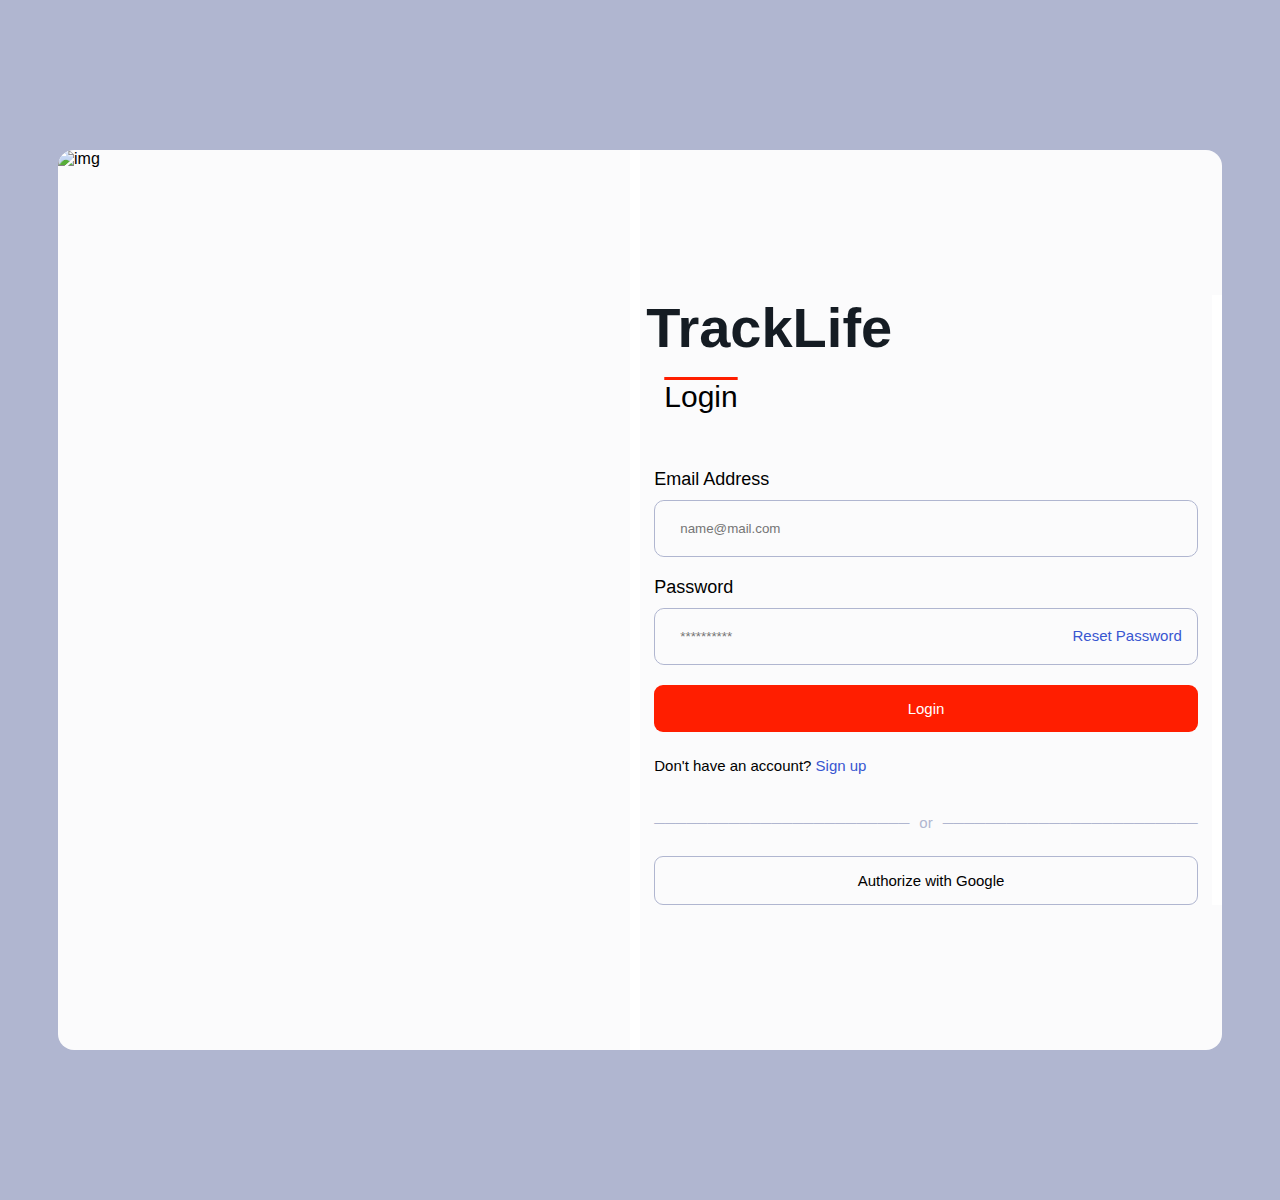
==== login_page.html @ cde91c91 "Change File directory to root for better access" ====
<!DOCTYPE html>
<html lang="en">

<head>
    <meta charset="UTF-8">
    <meta http-equiv="X-UA-Compatible" content="IE=edge">
    <meta name="viewport" content="width=device-width, initial-scale=1.0">
    <title>Tracklife - Login</title>
    
     <!-- 
    - favicon
  -->
  <link rel="shortcut icon" href="./favicon.svg" type="image/svg+xml">


  <!-- CSS -->
  <link rel="stylesheet" href="./assets/css/style_login_register.css">

  <!-- 
  - google font link
-->
<link rel="preconnect" href="https://fonts.googleapis.com">
<link rel="preconnect" href="https://fonts.gstatic.com" crossorigin>
<link
  href="https://fonts.googleapis.com/css2?family=Catamaran:wght@600;700;800;900&family=Rubik:wght@400;500;800&display=swap"
  rel="stylesheet">

  <!-- 
  - preload images
-->
<link rel="preload" as="image" href="./assets/images/login.jpg">

    <!-- Remix Icons -->
    <link href="https://cdn.jsdelivr.net/npm/remixicon@2.5.0/fonts/remixicon.css" rel="stylesheet">
</head>

<body>
    <div class="container">
        <div class="row">
            <img src="./assets/images/login.jpg" alt="img" class="img">
        </div>
        <div class="row">
            <form action="#" class="form active" id="login">
                <a href="#" class="logo">
                    <ion-icon name="barbell-sharp" aria-hidden="true"></ion-icon>
            
                    <span class="span">TrackLife</span>

                </a>
                <h2>Login</h2>
                <label for="email">Email Address</label>
                <div class="pass-reset" onclick="activeInput(this)">
                    <input type="email" name="email" class="email" id="emailInput" placeholder="name@mail.com">
                </div>
                <label for="password">Password</label>
                <div class="pass-reset" onclick="activeInput(this)">
                    <input type="password" class="password" name="password" id="password" placeholder="**********">
                    <a href="#" class="reset-password">Reset Password</a>
                </div>
                <button class="btn btn-login">Login</button>
                <p>Don't have an account? <a onclick="changeToRegister()" id="changeToRegister">Sign up</a></p>
                <p class="or">or</p>
                <button class="btn btn-gogle-auth"><i class="google ri-google-fill"></i>Authorize with Google</button>
            </form>
            
            <form action="#" class="form" id="Register">
                <h2>Register</h2>
                <label for="email">Email Address</label>
                <div class="pass-reset" onclick="activeInput(this)">
                    <input type="email" name="email" class="email" id="emailInput" placeholder="name@mail.com">
                </div>
                <label for="password">Password</label>
                <div class="pass-reset" onclick="activeInput(this)">
                    <input type="password" class="password" name="password" id="password" placeholder="**********">
                </div>
                <label for="re-password">Re-Password</label>
                <div class="pass-reset" onclick="activeInput(this)">
                    <input type="password" class="password" name="re-password" id="re-password" placeholder="**********">
                </div>
                <button class="btn btn-login">Register</button>
                <p>Do you have an account? <a onclick="changeToLogin()" id="chnageToLogin">Sign in</a></p>
                <p class="or">or</p>
                <button class="btn btn-gogle-auth"><i class="google ri-google-fill"></i>Authorize with Google</button>
            </form>
        </div>
    </div>

    <!-- JS -->
    <script src="./assets/js/script.js"></script>
    
  <!--- ionicon link --->
  <script type="module" src="https://unpkg.com/ionicons@5.5.2/dist/ionicons/ionicons.esm.js"></script>
  <script nomodule src="https://unpkg.com/ionicons@5.5.2/dist/ionicons/ionicons.js"></script>

</body>

</html>
---- assets/css/style_login_register.css ----
* {
    font-family: 'Segoe UI', Tahoma, Geneva, Verdana, sans-serif;
}

/*-----------------------------------*\
  #CUSTOM PROPERTY
\*-----------------------------------*/

:root {

    /**
     * colors
     */
  
    --rich-black-fogra-29_50: hsl(210, 26%, 11%, 0.5);
    --rich-black-fogra-29-1: hsl(210, 26%, 11%);
    --rich-black-fogra-29-2: hsl(210, 50%, 4%);
    --silver-metallic: hsl(212, 9%, 67%);
    --coquelicot_20: hsla(12, 98%, 52%, 0.2);
    --coquelicot_10: hsla(12, 98%, 52%, 0.1);
    --sonic-silver: hsl(0, 0%, 47%);
    --cadet-gray: hsl(214, 15%, 62%);
    --light-gray: hsl(0, 0%, 80%);
    --coquelicot: hsl(12, 98%, 52%);
    --gainsboro: hsl(0, 0%, 88%);
    --white_20: hsl(0, 0%, 100%, 0.2);
    --white_10: hsl(0, 0%, 100%, 0.1);
    --black_10: hsl(0, 0%, 0%, 0.1);
    --white: hsl(0, 0%, 100%);
  
    /**
     * typography
     */
  
    --ff-catamaran: 'Catamaran', sans-serif;
    --ff-rubik: 'Rubik', sans-serif;
  
    --fs-1: 3.8rem;
    --fs-2: 3rem;
    --fs-3: 2.5rem;
    --fs-4: 2rem;
    --fs-5: 1.8rem;
    --fs-6: 1.5rem;
  
    --fw-900: 900;
    --fw-800: 800;
    --fw-700: 700;
    --fw-500: 500;
  
}

body {
    background-color: #B0B6D0;
}

.container {
    display: flex;
    justify-content: center;
    justify-items: center;
    align-items: center;
    align-content: center;
    border-radius: 1rem;
    margin: 150px 50px;
    background-color: #FBFBFC;
    height: 900px;
}

.logo {
    color: var(--rich-black-fogra-29-1);
    font-family: var(--ff-catamaran);
    font-size: 3.5rem;
    font-weight: var(--fw-900);
    display: flex;
    align-items: center;
    margin-inline-start: -8px;
  }
  
  .logo ion-icon {
    color: var(--coquelicot);
    font-size: 40px;
    transform: rotate(90deg) translate(-2px, -5px);
  }

.row {
    display: flex;
    flex-direction: column;
    align-items: center;
    align-content: center;
    justify-content: center;
    justify-items: center;
    width: 100%;
    height: auto;
    border-right: 10px solid white;
    gap: 10px;
}

h2 {
    font-family: 'Franklin Gothic Medium', 'Arial Narrow', Arial, sans-serif;
    margin-top: 0px;
    margin-bottom: 35px;
    font-size: 30px;
    font-weight: 100;
    text-decoration: overline solid #ff1e00;
    padding: 10px;
}

.img {
    width: 100%;
    height: 900px;
    border-top-left-radius: 1rem;
    border-bottom-left-radius: 1rem;
}

.form {
    display: none;
    transform: scale(0);
    opacity: 0;
}

.form.active {
    display: flex;
    transform: scale(1);
    opacity: 1;
    flex-direction: column;
    gap: 10px;
    animation: show 1s;
}

@keyframes show {
    0% {
        opacity: 0;
        transform: scale(0);
    }

    100% {
        opacity: 1;
        transform: scale(1);
    }
}

input {
    padding: 10px;
    outline: none;
    border: 1px solid #5E5763;
    border-radius: 5px;
    background-color: #FBFBFC;
}

.password,
.email {
    border: none;
    padding: 20px;
    width: 60%;
}

.email {
    width: 100%;
}

.pass-reset {
    border: 1px solid #B0B6D0;
    padding: 0 5px;
    border-radius: 10px;
    display: flex;
    align-content: flex-start;
    justify-content: space-between;
    justify-items: baseline;
    align-items: baseline;
    margin-bottom: 10px;
    position: relative;
}

.reset-password {
    font-size: 15px;
    padding-right: 10px;
}

.remember-box {
    border: none;
    justify-content: flex-start;
    align-items: center;
    cursor: pointer;
}

.remember-text {
    font-size: 15px;
}

.remember {
    margin-right: 15px;
}

.btn {
    padding: 15px;
    outline: none;
    border: none;
    cursor: pointer;
    font-size: 15px;
    transition: all ease 0.3s;
}

.btn-login {
    background-color: #ff1e00;
    color: #ffffff;
    border-radius: 9px;
}

.btn-login:hover {
    background-color: #0B1CD5;
}

.btn-gogle-auth {
    background-color: #FBFBFC;
    color: black;
    border-radius: 9px;
    border: 1px solid #B0B6D0;
}

.google {
    margin-right: 10px;
    color: red;
    font-size: 15px;
}

p {
    font-size: 15px;
}

.or {
    color: #B0B6D0;
    align-self: center;
    text-align: center;
}

.or::before {
    content: "────────────────────────";
    margin-right: 10px;

}

.or::after {
    content: "────────────────────────";
    margin-left: 10px;
}

a {
    text-decoration: none;
    color: #3856d1;
    font-size: 15px;
    cursor: pointer;
}

label {
    font-size: 18px;
}

a:hover {
    color: #07139C;
}



@media screen and (max-width: 810px){
    body {
        padding: 0;
        margin: 0;
    }
    .container {
        padding: 0;
        margin: 0;
        position: relative;
        border-radius: 0;
        width: 80%;
        background: linear-gradient(to right, #FFECD2, #FCB69F);
        width: 100%;
        align-items: flex-start;
        position: absolute;
        height: 100%;
    }
    
    .img {
        display: none;
        
    }

    .row {
        position: absolute;
        flex-direction: column;
        width: 100%;
        border: 0;
    }
    .form {
        width: 100%;
        flex-direction: column;
        justify-content: center;
        align-items: center;
        justify-content: center;
        align-content: center;
    }
    .pass-reset {
        flex-direction: column;
        align-items: center;
        justify-content: center;
        justify-items: center;
        align-content: center;
        border: none;
    }
    .remember-box {
        flex-direction: row;
    }
    .email, .password {
        width: 100%;
        border: 1px solid #5E5763;

        margin-bottom: 10px;
    }
    .or {
        width: 100%;
    }
    .or::before {
        content: '';
        padding: 0;
        margin: 0;
    }
    .or::after {
        content: '';
        padding: 0;
        margin: 0;
    }
}
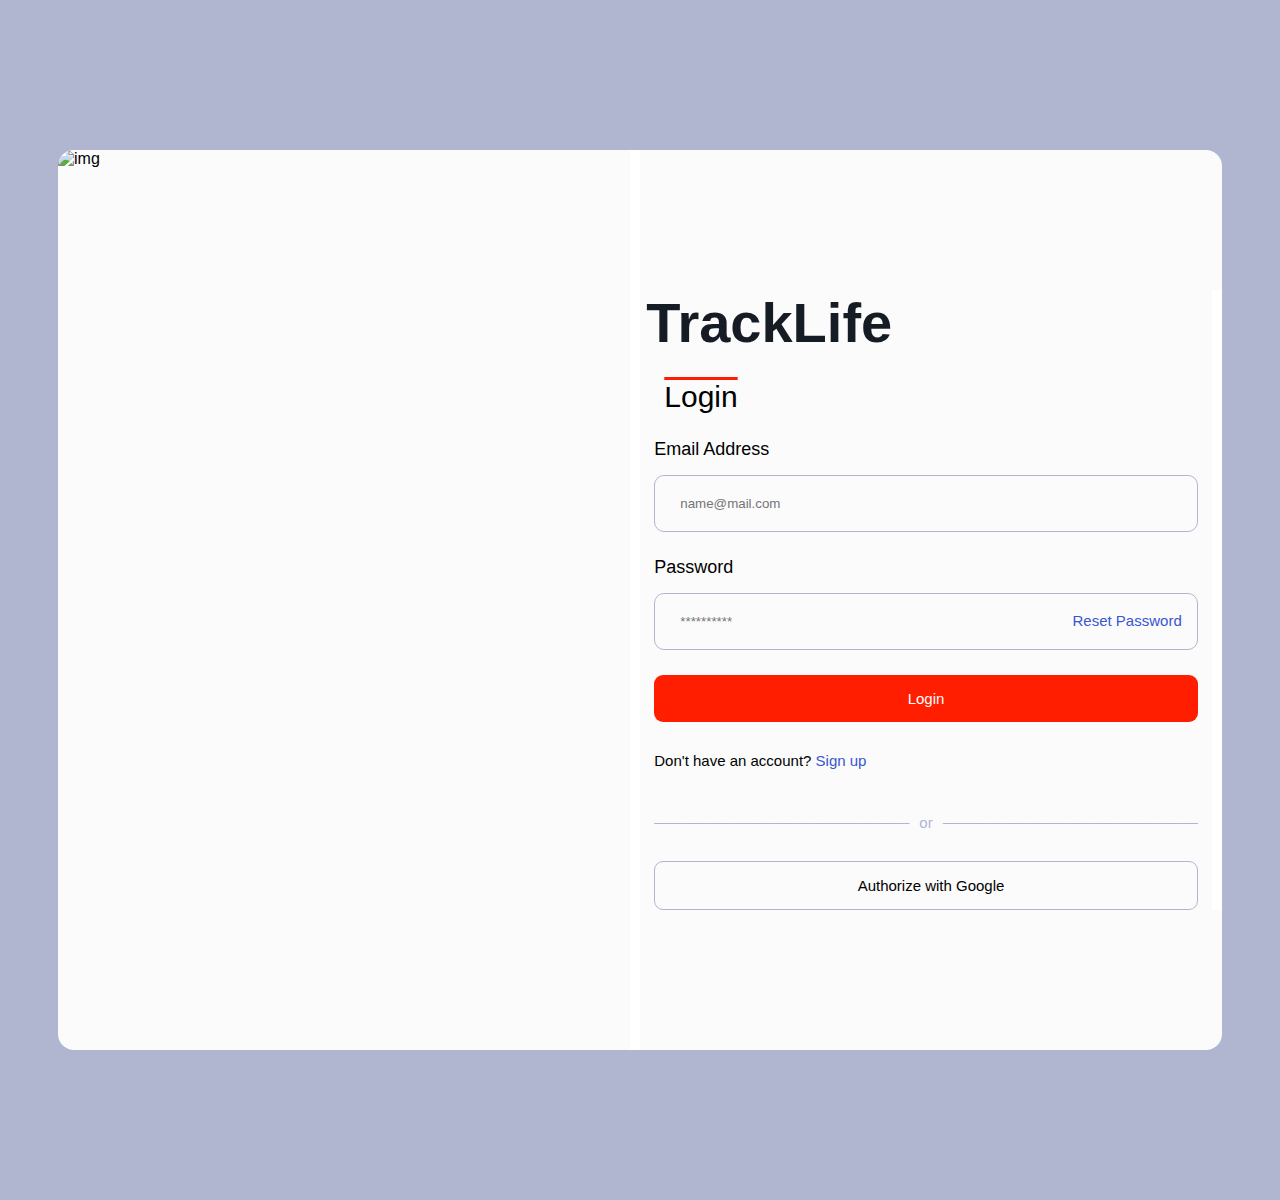
==== commit f795a422: "Firebase intialisation" ====
--- a/login_page.html
+++ b/login_page.html
@@ -7,33 +7,33 @@
     <meta name="viewport" content="width=device-width, initial-scale=1.0">
     <title>Tracklife - Login</title>
     
-     <!-- 
-    - favicon
-  -->
+
+     <!-- favicon  -->
   <link rel="shortcut icon" href="./favicon.svg" type="image/svg+xml">
 
 
   <!-- CSS -->
   <link rel="stylesheet" href="./assets/css/style_login_register.css">
 
-  <!-- 
-  - google font link
--->
+
+  <!-- google font link -->
 <link rel="preconnect" href="https://fonts.googleapis.com">
 <link rel="preconnect" href="https://fonts.gstatic.com" crossorigin>
 <link
   href="https://fonts.googleapis.com/css2?family=Catamaran:wght@600;700;800;900&family=Rubik:wght@400;500;800&display=swap"
   rel="stylesheet">
 
-  <!-- 
-  - preload images
--->
+
+  <!-- preload images -->
 <link rel="preload" as="image" href="./assets/images/login.jpg">
+
 
     <!-- Remix Icons -->
     <link href="https://cdn.jsdelivr.net/npm/remixicon@2.5.0/fonts/remixicon.css" rel="stylesheet">
 </head>
 
+
+<!-- Body -->
 <body>
     <div class="container">
         <div class="row">
@@ -85,8 +85,10 @@
         </div>
     </div>
 
+
     <!-- JS -->
     <script src="./assets/js/script.js"></script>
+    
     
   <!--- ionicon link --->
   <script type="module" src="https://unpkg.com/ionicons@5.5.2/dist/ionicons/ionicons.esm.js"></script>
@@ -94,4 +96,29 @@
 
 </body>
 
+<script type="module">
+    // Import the functions you need from the SDKs you need
+    import { initializeApp } from "https://www.gstatic.com/firebasejs/9.17.1/firebase-app.js";
+    import { getAnalytics } from "https://www.gstatic.com/firebasejs/9.17.1/firebase-analytics.js";
+    // TODO: Add SDKs for Firebase products that you want to use
+    // https://firebase.google.com/docs/web/setup#available-libraries
+  
+    // Your web app's Firebase configuration
+    // For Firebase JS SDK v7.20.0 and later, measurementId is optional
+    const firebaseConfig = {
+      apiKey: "AIzaSyBC2foBTJ5qBnUrOeLaONtcaVTQkBwa-F8",
+      authDomain: "tracklife-faizuoffl.firebaseapp.com",
+      databaseURL: "https://tracklife-faizuoffl-default-rtdb.asia-southeast1.firebasedatabase.app",
+      projectId: "tracklife-faizuoffl",
+      storageBucket: "tracklife-faizuoffl.appspot.com",
+      messagingSenderId: "687512685948",
+      appId: "1:687512685948:web:7db839d231a7151a21a8f9",
+      measurementId: "G-TRWD8R86ER"
+    };
+  
+    // Initialize Firebase
+    const app = initializeApp(firebaseConfig);
+    const analytics = getAnalytics(app);
+  </script>
+
 </html>--- a/assets/css/style_login_register.css
+++ b/assets/css/style_login_register.css
@@ -97,7 +97,7 @@
 h2 {
     font-family: 'Franklin Gothic Medium', 'Arial Narrow', Arial, sans-serif;
     margin-top: 0px;
-    margin-bottom: 35px;
+    margin-bottom: auto;
     font-size: 30px;
     font-weight: 100;
     text-decoration: overline solid #ff1e00;
@@ -122,7 +122,7 @@
     transform: scale(1);
     opacity: 1;
     flex-direction: column;
-    gap: 10px;
+    gap: 15px;
     animation: show 1s;
 }
 
@@ -146,6 +146,7 @@
     background-color: #FBFBFC;
 }
 
+.name,
 .password,
 .email {
     border: none;
@@ -194,6 +195,7 @@
     padding: 15px;
     outline: none;
     border: none;
+    width: -webkit-fill-available;
     cursor: pointer;
     font-size: 15px;
     transition: all ease 0.3s;
@@ -206,7 +208,17 @@
 }
 
 .btn-login:hover {
-    background-color: #0B1CD5;
+    background-color: #151c23;
+}
+
+.btn-register {
+    background-color: #ff1e00;
+    color: #ffffff;
+    border-radius: 9px;
+}
+
+.btn-register:hover {
+    background-color: #151c23;
 }
 
 .btn-gogle-auth {
@@ -255,7 +267,7 @@
 }
 
 a:hover {
-    color: #07139C;
+    color: #151c23;
 }
 
 
